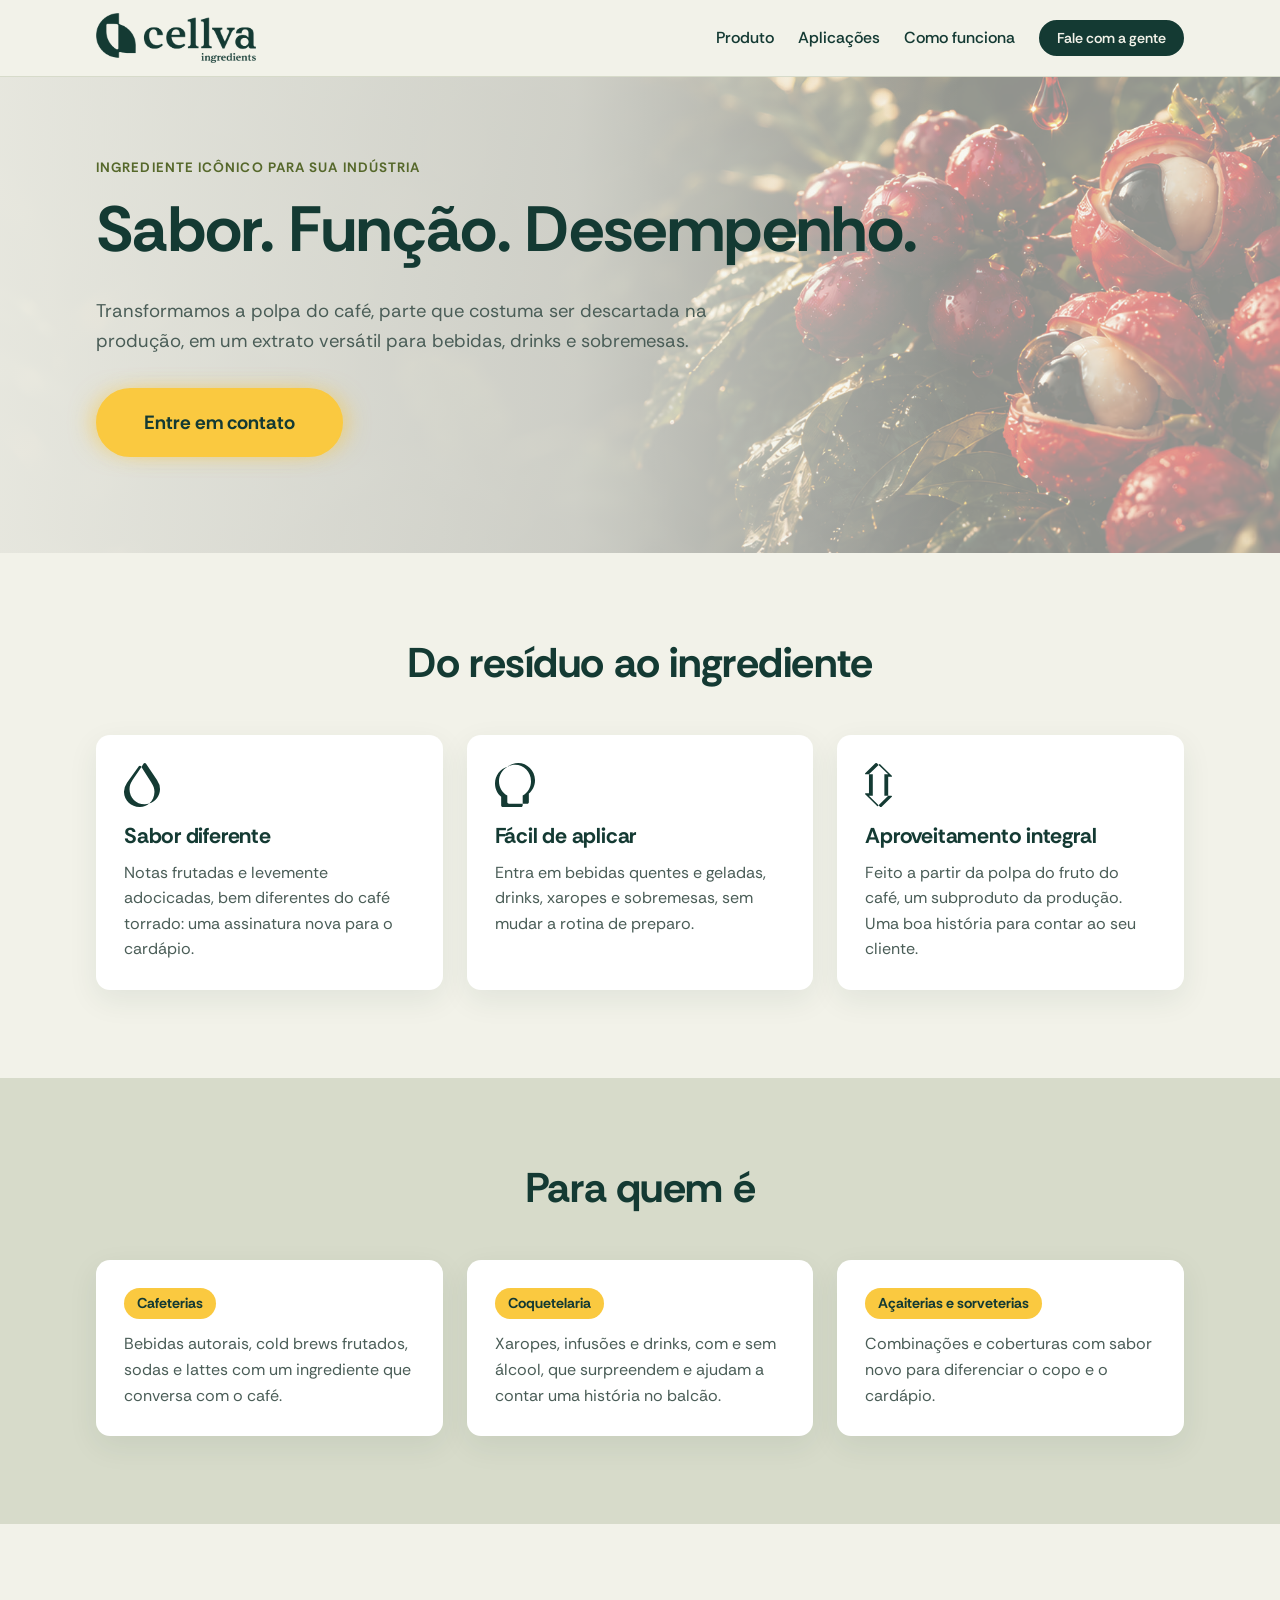
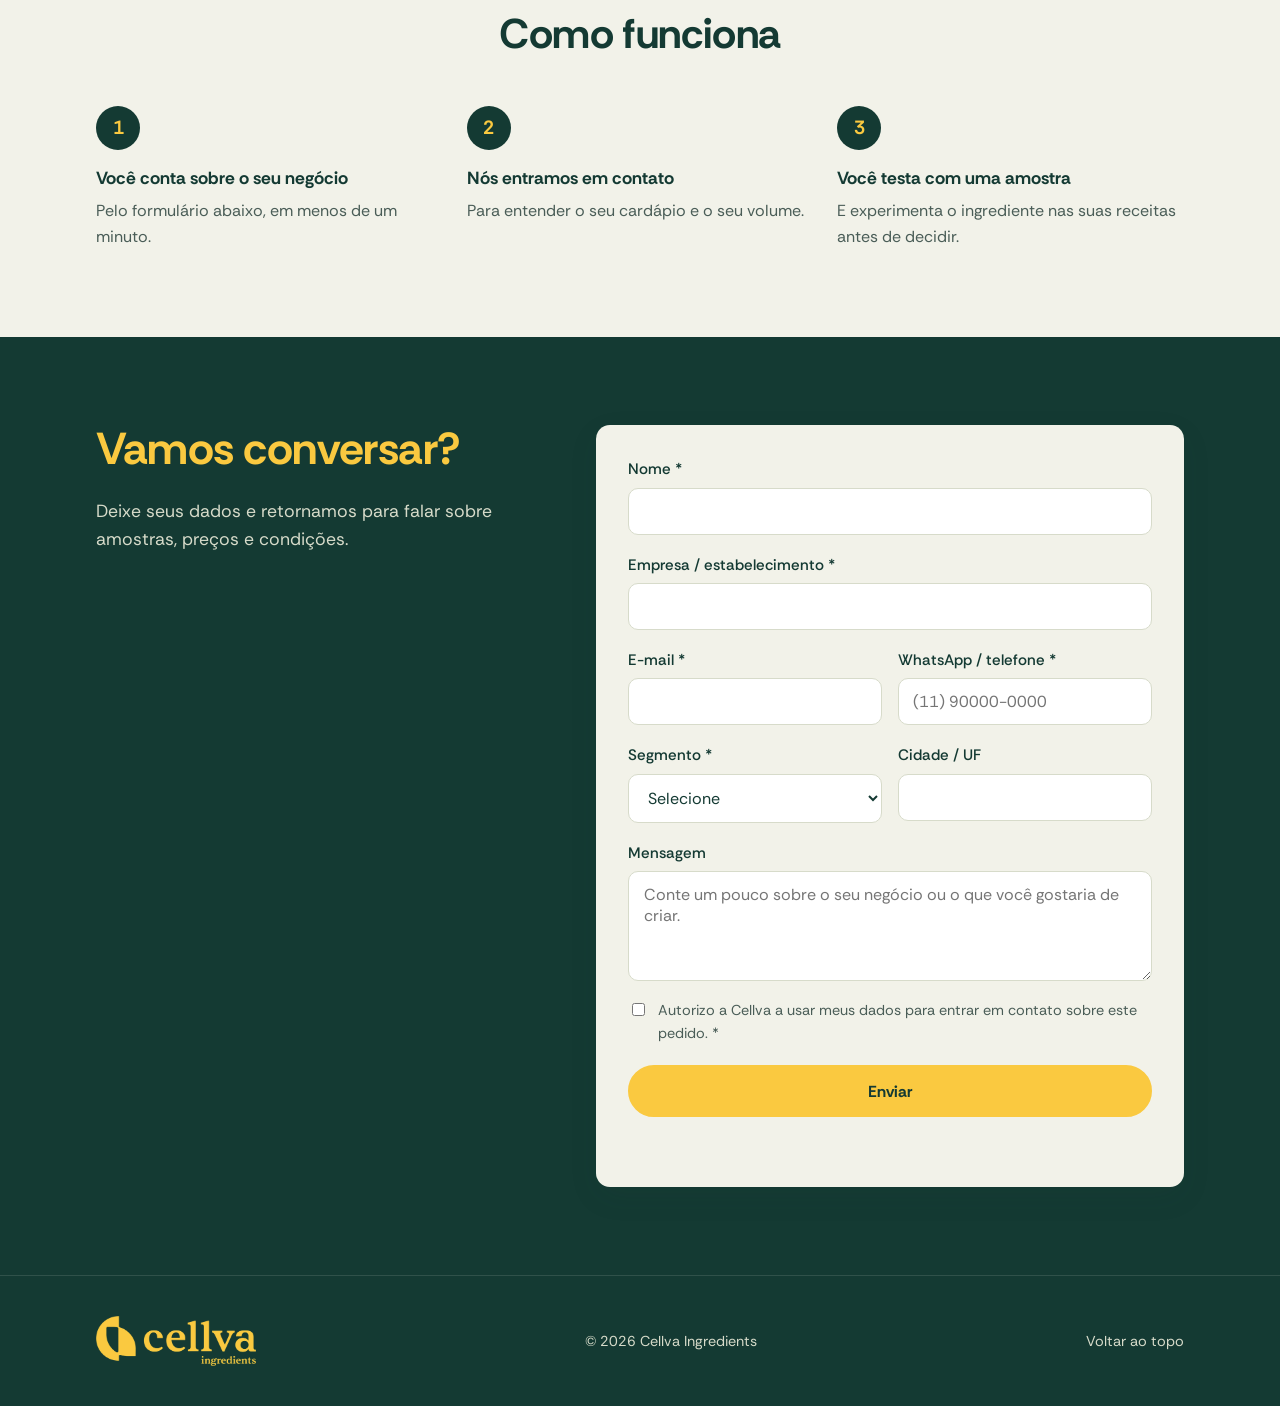
==== frontend/index.html @ 5086972c "Landing page com formulário de contato - Página estática (frontend/) com a identidade visual da Cell" ====
<!doctype html>
<html lang="pt-BR">
<head>
  <meta charset="utf-8">
  <meta name="viewport" content="width=device-width, initial-scale=1">
  <title>Cellva Ingredients | Extrato de polpa de café</title>
  <meta name="description" content="Extrato de polpa de café da Cellva: ingrediente para cafeterias, coquetelaria e açaiterias. Solicite amostras e condições comerciais.">
  <meta name="theme-color" content="#143a33">
  <link rel="icon" type="image/png" href="assets/img/favicon.png">
  <link rel="preconnect" href="https://fonts.googleapis.com">
  <link rel="preconnect" href="https://fonts.gstatic.com" crossorigin>
  <link href="https://fonts.googleapis.com/css2?family=Rethink+Sans:wght@400;500;600;700;800&display=swap" rel="stylesheet">
  <link rel="stylesheet" href="assets/css/style.css">
</head>
<body>
  <header class="site-header">
    <div class="container header-inner">
      <a href="#topo" class="logo">
        <img src="assets/img/logo-cellva.png" alt="Cellva Ingredients" width="160" height="50">
      </a>
      <nav class="nav" aria-label="Principal">
        <a href="#produto">Produto</a>
        <a href="#aplicacoes">Aplicações</a>
        <a href="#como-funciona">Como funciona</a>
        <a href="#contato" class="btn btn-small">Fale com a gente</a>
      </nav>
    </div>
  </header>

  <main id="topo">
    <!-- Hero -->
    <section class="hero">
      <div class="container hero-inner">
        <div class="hero-text">
          <p class="eyebrow">Ingrediente icônico para sua indústria </p>
          <h1>Sabor. Função. Desempenho.</h1>

          <p class="lead">
            Transformamos a polpa do café, parte que costuma ser descartada na produção,
            em um extrato versátil para bebidas, drinks e sobremesas.
          </p>
          <div class="hero-actions">
            <a href="#contato" class="btn btn-amarelo btn-brilho">Entre em contato</a>
          </div>
        </div>
      </div>
    </section>

    <!-- Produto -->
    <section id="produto" class="section">
      <div class="container">
        <h2 class="section-title">Do resíduo ao ingrediente</h2>
        <div class="cards">
          <article class="card">
            <img src="assets/img/icones/gota.svg" alt="" class="card-icon">
            <h3>Sabor diferente</h3>
            <p>Notas frutadas e levemente adocicadas, bem diferentes do café torrado: uma assinatura nova para o cardápio.</p>
          </article>
          <article class="card">
            <img src="assets/img/icones/ideia.svg" alt="" class="card-icon">
            <h3>Fácil de aplicar</h3>
            <p>Entra em bebidas quentes e geladas, drinks, xaropes e sobremesas, sem mudar a rotina de preparo.</p>
          </article>
          <article class="card">
            <img src="assets/img/icones/transformacao.svg" alt="" class="card-icon">
            <h3>Aproveitamento integral</h3>
            <p>Feito a partir da polpa do fruto do café, um subproduto da produção. Uma boa história para contar ao seu cliente.</p>
          </article>
        </div>
      </div>
    </section>

    <!-- Aplicações -->
    <section id="aplicacoes" class="section section-alt">
      <div class="container">
        <h2 class="section-title">Para quem é</h2>
        <div class="segments">
          <article class="segment">
            <span class="segment-tag">Cafeterias</span>
            <p>Bebidas autorais, cold brews frutados, sodas e lattes com um ingrediente que conversa com o café.</p>
          </article>
          <article class="segment">
            <span class="segment-tag">Coquetelaria</span>
            <p>Xaropes, infusões e drinks, com e sem álcool, que surpreendem e ajudam a contar uma história no balcão.</p>
          </article>
          <article class="segment">
            <span class="segment-tag">Açaiterias e sorveterias</span>
            <p>Combinações e coberturas com sabor novo para diferenciar o copo e o cardápio.</p>
          </article>
        </div>
      </div>
    </section>

    <!-- Como funciona -->
    <section id="como-funciona" class="section">
      <div class="container">
        <h2 class="section-title">Como funciona</h2>
        <ol class="steps">
          <li><strong>Você conta sobre o seu negócio</strong><span>Pelo formulário abaixo, em menos de um minuto.</span></li>
          <li><strong>Nós entramos em contato</strong><span>Para entender o seu cardápio e o seu volume.</span></li>
          <li><strong>Você testa com uma amostra</strong><span>E experimenta o ingrediente nas suas receitas antes de decidir.</span></li>
        </ol>
      </div>
    </section>

    <!-- Contato -->
    <section id="contato" class="section section-contact">
      <div class="container contact-inner">
        <div class="contact-text">
          <h2>Vamos conversar?</h2>
          <p>Deixe seus dados e retornamos para falar sobre amostras, preços e condições.</p>
        </div>

        <form id="lead-form" class="form" novalidate>
          <div class="field">
            <label for="nome">Nome *</label>
            <input id="nome" name="nome" type="text" autocomplete="name" required maxlength="120">
          </div>
          <div class="field">
            <label for="empresa">Empresa / estabelecimento *</label>
            <input id="empresa" name="empresa" type="text" autocomplete="organization" required maxlength="160">
          </div>
          <div class="field-row">
            <div class="field">
              <label for="email">E-mail *</label>
              <input id="email" name="email" type="email" autocomplete="email" required maxlength="160">
            </div>
            <div class="field">
              <label for="telefone">WhatsApp / telefone *</label>
              <input id="telefone" name="telefone" type="tel" autocomplete="tel" required maxlength="30" placeholder="(11) 90000-0000">
            </div>
          </div>
          <div class="field-row">
            <div class="field">
              <label for="segmento">Segmento *</label>
              <select id="segmento" name="segmento" required>
                <option value="">Selecione</option>
                <option>Cafeteria</option>
                <option>Coquetelaria / bar</option>
                <option>Açaiteria / sorveteria</option>
                <option>Restaurante</option>
                <option>Indústria de alimentos e bebidas</option>
                <option>Distribuidor</option>
                <option>Outro</option>
              </select>
            </div>
            <div class="field">
              <label for="cidade">Cidade / UF</label>
              <input id="cidade" name="cidade" type="text" autocomplete="address-level2" maxlength="80">
            </div>
          </div>
          <div class="field">
            <label for="mensagem">Mensagem</label>
            <textarea id="mensagem" name="mensagem" rows="4" maxlength="2000" placeholder="Conte um pouco sobre o seu negócio ou o que você gostaria de criar."></textarea>
          </div>

          <!-- Anti-spam: campo invisível que pessoas não preenchem -->
          <div class="hp" aria-hidden="true">
            <label for="site">Não preencha</label>
            <input id="site" name="site" type="text" tabindex="-1" autocomplete="off">
          </div>

          <label class="consent">
            <input type="checkbox" name="consentimento" required>
            <span>Autorizo a Cellva a usar meus dados para entrar em contato sobre este pedido. *</span>
          </label>

          <button type="submit" class="btn btn-amarelo btn-full">Enviar</button>
          <p class="form-status" role="status" aria-live="polite"></p>
        </form>
      </div>
    </section>
  </main>

  <footer class="site-footer">
    <div class="container footer-inner">
      <img src="assets/img/logo-cellva-amarelo.png" alt="Cellva Ingredients" width="160" height="50" class="footer-logo">
      <span>© <span id="ano"></span> Cellva Ingredients</span>
      <a href="#topo">Voltar ao topo</a>
    </div>
  </footer>

  <script src="assets/js/main.js"></script>
</body>
</html>
---- frontend/assets/css/style.css ----
/* Identidade visual Cellva (Brandcenter Frontify) */

/* Pastiche Grotesk (fonte de títulos da marca) é licenciada.
   Coloque os arquivos .woff2 em assets/fonts/ para ativá-la; até lá, os títulos usam Rethink Sans. */
@font-face {
  font-family: "Pastiche Grotesk";
  src: url("../fonts/PasticheGrotesk-Bold.woff2") format("woff2");
  font-weight: 700;
  font-display: swap;
}
@font-face {
  font-family: "Pastiche Grotesk";
  src: url("../fonts/PasticheGrotesk-Medium.woff2") format("woff2");
  font-weight: 500;
  font-display: swap;
}

:root {
  /* Cores principais */
  --verde: #143a33;
  --amarelo: #fac940;
  /* Cores secundárias (base neutra) */
  --offwhite: #f2f2e9;
  --cinza-claro: #d7dbca;
  /* Cores terciárias */
  --marrom: #a86727;
  --musgo: #56682b;
  --azul-claro: #227773;

  --text: var(--verde);
  --muted: #4a5d57;
  --white: #ffffff;
  --error: #b3261e;
  --success: var(--musgo);
  --radius: 14px;
  --shadow: 0 10px 30px rgba(20, 58, 51, 0.08);
  --font-title: "Pastiche Grotesk", "Rethink Sans", system-ui, sans-serif;
  --font-body: "Rethink Sans", system-ui, -apple-system, sans-serif;
}

*, *::before, *::after { box-sizing: border-box; }

html { scroll-behavior: smooth; }

body {
  margin: 0;
  font-family: var(--font-body);
  font-size: 1rem;
  line-height: 1.6;
  color: var(--text);
  background: var(--offwhite);
}

img { max-width: 100%; display: block; }

a { color: inherit; }

h1, h2, h3 {
  font-family: var(--font-title);
  font-weight: 700;
  line-height: 1.1;
  letter-spacing: -0.01em;
  margin: 0 0 0.5em;
}

.container {
  width: 100%;
  max-width: 1120px;
  margin: 0 auto;
  padding: 0 16px;
}

/* Botões */
.btn {
  display: inline-block;
  padding: 0.85em 1.5em;
  border: 2px solid var(--verde);
  border-radius: 999px;
  background: var(--verde);
  color: var(--offwhite);
  font: 600 1rem var(--font-body);
  text-decoration: none;
  cursor: pointer;
  transition: background 0.2s, border-color 0.2s, color 0.2s, transform 0.2s;
}
.btn:hover { background: var(--azul-claro); border-color: var(--azul-claro); }
.btn:active { transform: translateY(1px); }
.btn:disabled { opacity: 0.6; cursor: wait; }
.btn-amarelo { background: var(--amarelo); border-color: var(--amarelo); color: var(--verde); font-weight: 700; }
.btn-amarelo:hover { background: #f0bb22; border-color: #f0bb22; }
/* Brilho amarelo suave nas laterais, pulsando devagar */
.btn-brilho {
  padding: 1.05em 2.4em;
  font-size: 1.2rem;
  box-shadow: -10px 0 22px -6px rgba(250, 201, 64, 0.55), 10px 0 22px -6px rgba(250, 201, 64, 0.55);
  animation: brilho 2.8s ease-in-out infinite;
}
.btn-brilho:hover { animation-play-state: paused; }
@keyframes brilho {
  0%, 100% { box-shadow: -10px 0 22px -6px rgba(250, 201, 64, 0.45), 10px 0 22px -6px rgba(250, 201, 64, 0.45); }
  50% { box-shadow: -16px 0 30px -4px rgba(250, 201, 64, 0.8), 16px 0 30px -4px rgba(250, 201, 64, 0.8); }
}
.btn-small { padding: 0.5em 1.1em; font-size: 0.9rem; }
.btn-full { width: 100%; }

/* Header */
.site-header {
  position: sticky;
  top: 0;
  z-index: 10;
  background: rgba(242, 242, 233, 0.94);
  backdrop-filter: blur(8px);
  border-bottom: 1px solid var(--cinza-claro);
}
.header-inner {
  display: flex;
  align-items: center;
  justify-content: space-between;
  gap: 16px;
  min-height: 76px;
}
/* Assinatura: mínimo de 150px de largura (redução máxima da marca) */
.logo img { width: 160px; height: auto; }
.nav { display: flex; align-items: center; gap: 1.5rem; }
.nav a:not(.btn) { text-decoration: none; color: var(--verde); font-weight: 500; }
.nav a:not(.btn):hover { color: var(--azul-claro); }

/* Hero */
.hero { position: relative; padding: 80px 0 96px; overflow: hidden; }
/* Foto de fundo meio transparente atrás do título */
.hero::before {
  content: "";
  position: absolute;
  inset: 0;
  background: url("../img/hero-cafe.jpg") center right / cover no-repeat;
  opacity: 0.5;
  pointer-events: none;
}
/* Clareia o lado do texto para manter a leitura */
.hero::after {
  content: "";
  position: absolute;
  inset: 0;
  background: linear-gradient(90deg, rgba(242, 242, 233, 0.88) 0%, rgba(242, 242, 233, 0.62) 45%, rgba(242, 242, 233, 0) 75%);
  pointer-events: none;
}
.hero-inner { position: relative; z-index: 2; }

.hero-text { max-width: 900px; }
.eyebrow {
  margin: 0 0 1rem;
  color: var(--musgo);
  font-weight: 700;
  text-transform: uppercase;
  letter-spacing: 0.08em;
  font-size: 0.85rem;
}
/* Título sempre em uma linha: o tamanho acompanha a largura da tela */
.hero h1 { font-size: clamp(1.4rem, 6.8vw, 4rem); white-space: nowrap; }
.lead { font-size: 1.15rem; color: var(--muted); max-width: 34em; }
.hero-actions { display: flex; flex-wrap: wrap; gap: 12px; margin-top: 2rem; }

/* Seções */
.section { padding: 88px 0; }
.section-alt { background: var(--cinza-claro); }
.section-title { font-size: clamp(1.9rem, 3.5vw, 2.6rem); text-align: center; margin-bottom: 48px; }

.cards, .segments {
  display: grid;
  grid-template-columns: repeat(3, 1fr);
  gap: 24px;
}
.card, .segment {
  background: var(--white);
  border-radius: var(--radius);
  padding: 28px;
  box-shadow: var(--shadow);
}
.card-icon { height: 44px; width: auto; margin-bottom: 18px; }
.card h3 { font-size: 1.35rem; }
.card p, .segment p { margin: 0; color: var(--muted); }
.segment-tag {
  display: inline-block;
  margin-bottom: 12px;
  padding: 0.3em 0.9em;
  border-radius: 999px;
  background: var(--amarelo);
  color: var(--verde);
  font-weight: 700;
  font-size: 0.9rem;
}

.steps {
  list-style: none;
  counter-reset: step;
  display: grid;
  grid-template-columns: repeat(3, 1fr);
  gap: 24px;
  margin: 0;
  padding: 0;
}
.steps li {
  counter-increment: step;
  display: flex;
  flex-direction: column;
  gap: 6px;
}
.steps li::before {
  content: counter(step);
  display: grid;
  place-items: center;
  width: 44px;
  height: 44px;
  margin-bottom: 8px;
  border-radius: 50%;
  background: var(--verde);
  color: var(--amarelo);
  font: 700 1.2rem var(--font-title);
}
.steps strong { font-size: 1.1rem; }
.steps span { color: var(--muted); }

/* Contato */
.section-contact { background: var(--verde); color: var(--offwhite); }
.contact-inner {
  display: grid;
  grid-template-columns: 1fr 1.3fr;
  gap: 48px;
  align-items: start;
}
.contact-text h2 { font-size: clamp(2rem, 4vw, 2.8rem); color: var(--amarelo); }
.contact-text p { color: var(--cinza-claro); font-size: 1.1rem; }

.form {
  background: var(--offwhite);
  color: var(--text);
  border-radius: var(--radius);
  padding: 32px;
  box-shadow: var(--shadow);
}
.field { display: flex; flex-direction: column; gap: 6px; margin-bottom: 18px; flex: 1; min-width: 0; }
.field-row { display: flex; gap: 16px; }
.field label { font-weight: 500; font-size: 0.95rem; }
.field input, .field select, .field textarea {
  width: 100%;
  padding: 0.75em 0.9em;
  border: 1.5px solid var(--cinza-claro);
  border-radius: 10px;
  background: var(--white);
  color: var(--text);
  font: 1rem var(--font-body);
  transition: border-color 0.2s, box-shadow 0.2s;
}
.field textarea { resize: vertical; }
.field input:focus, .field select:focus, .field textarea:focus {
  outline: none;
  border-color: var(--azul-claro);
  box-shadow: 0 0 0 3px rgba(34, 119, 115, 0.18);
}
.field.invalid input, .field.invalid select { border-color: var(--error); }

.consent {
  display: flex;
  gap: 10px;
  align-items: flex-start;
  margin-bottom: 20px;
  font-size: 0.9rem;
  color: var(--muted);
}
.consent input { margin-top: 0.3em; accent-color: var(--verde); }
.consent.invalid span { color: var(--error); }


.hp { position: absolute; left: -9999px; width: 1px; height: 1px; overflow: hidden; }

.form-status { margin: 14px 0 0; min-height: 1.5em; font-weight: 500; }
.form-status.success { color: var(--success); }
.form-status.error { color: var(--error); }

/* Footer */
.site-footer {
  padding: 40px 0;
  background: var(--verde);
  border-top: 1px solid rgba(242, 242, 233, 0.12);
  color: var(--cinza-claro);
  font-size: 0.9rem;
}
.footer-inner { display: flex; align-items: center; justify-content: space-between; gap: 16px 24px; flex-wrap: wrap; }
.footer-logo { width: 160px; height: auto; }
.site-footer a { text-decoration: none; }
.site-footer a:hover { color: var(--amarelo); }

/* Responsivo */
@media (max-width: 900px) {
  .contact-inner { grid-template-columns: 1fr; }
  .cards, .segments, .steps { grid-template-columns: 1fr; }
}

@media (max-width: 640px) {
  .nav a:not(.btn) { display: none; }
  .hero { padding: 48px 0 64px; }
  .hero::after { background: rgba(242, 242, 233, 0.72); }
  .section { padding: 64px 0; }
  .field-row { flex-direction: column; gap: 0; }
  .form { padding: 22px; }
}

@media (prefers-reduced-motion: reduce) {
  html { scroll-behavior: auto; }
  * { transition: none !important; animation: none !important; }
}
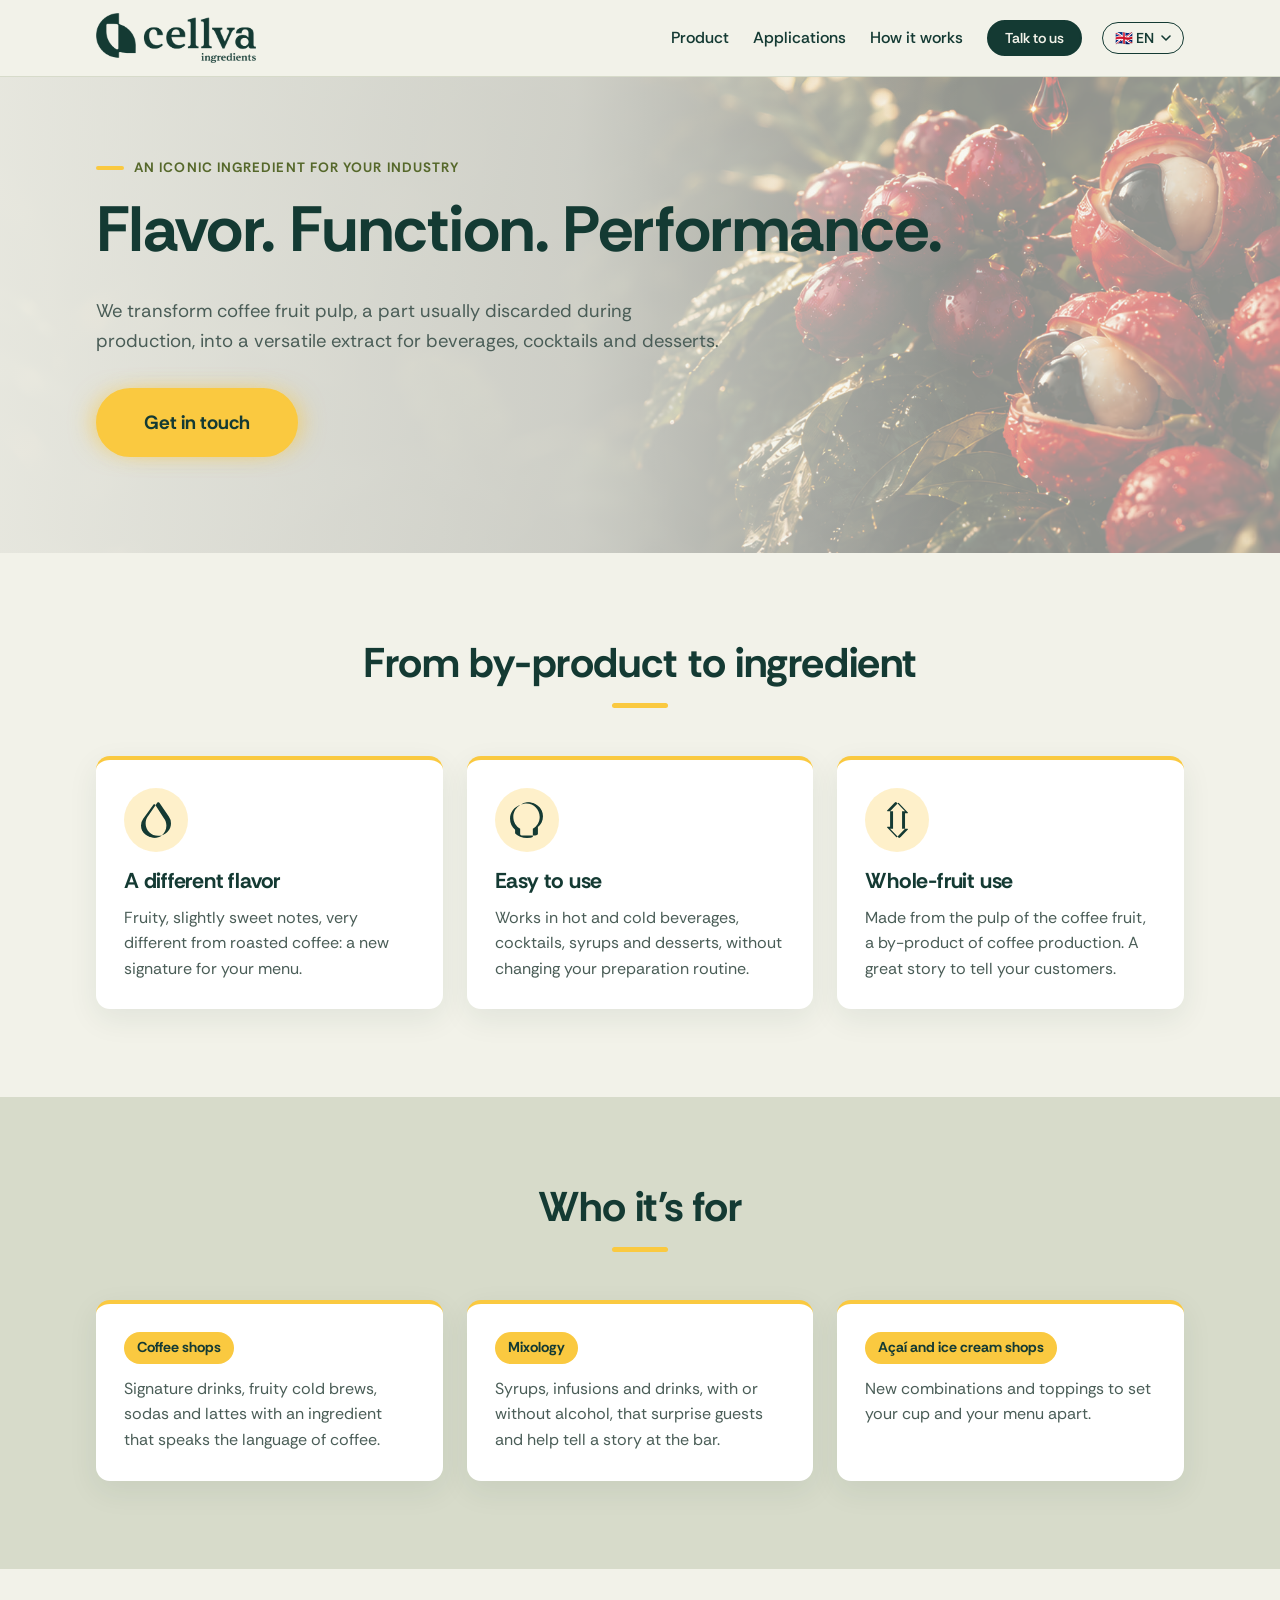
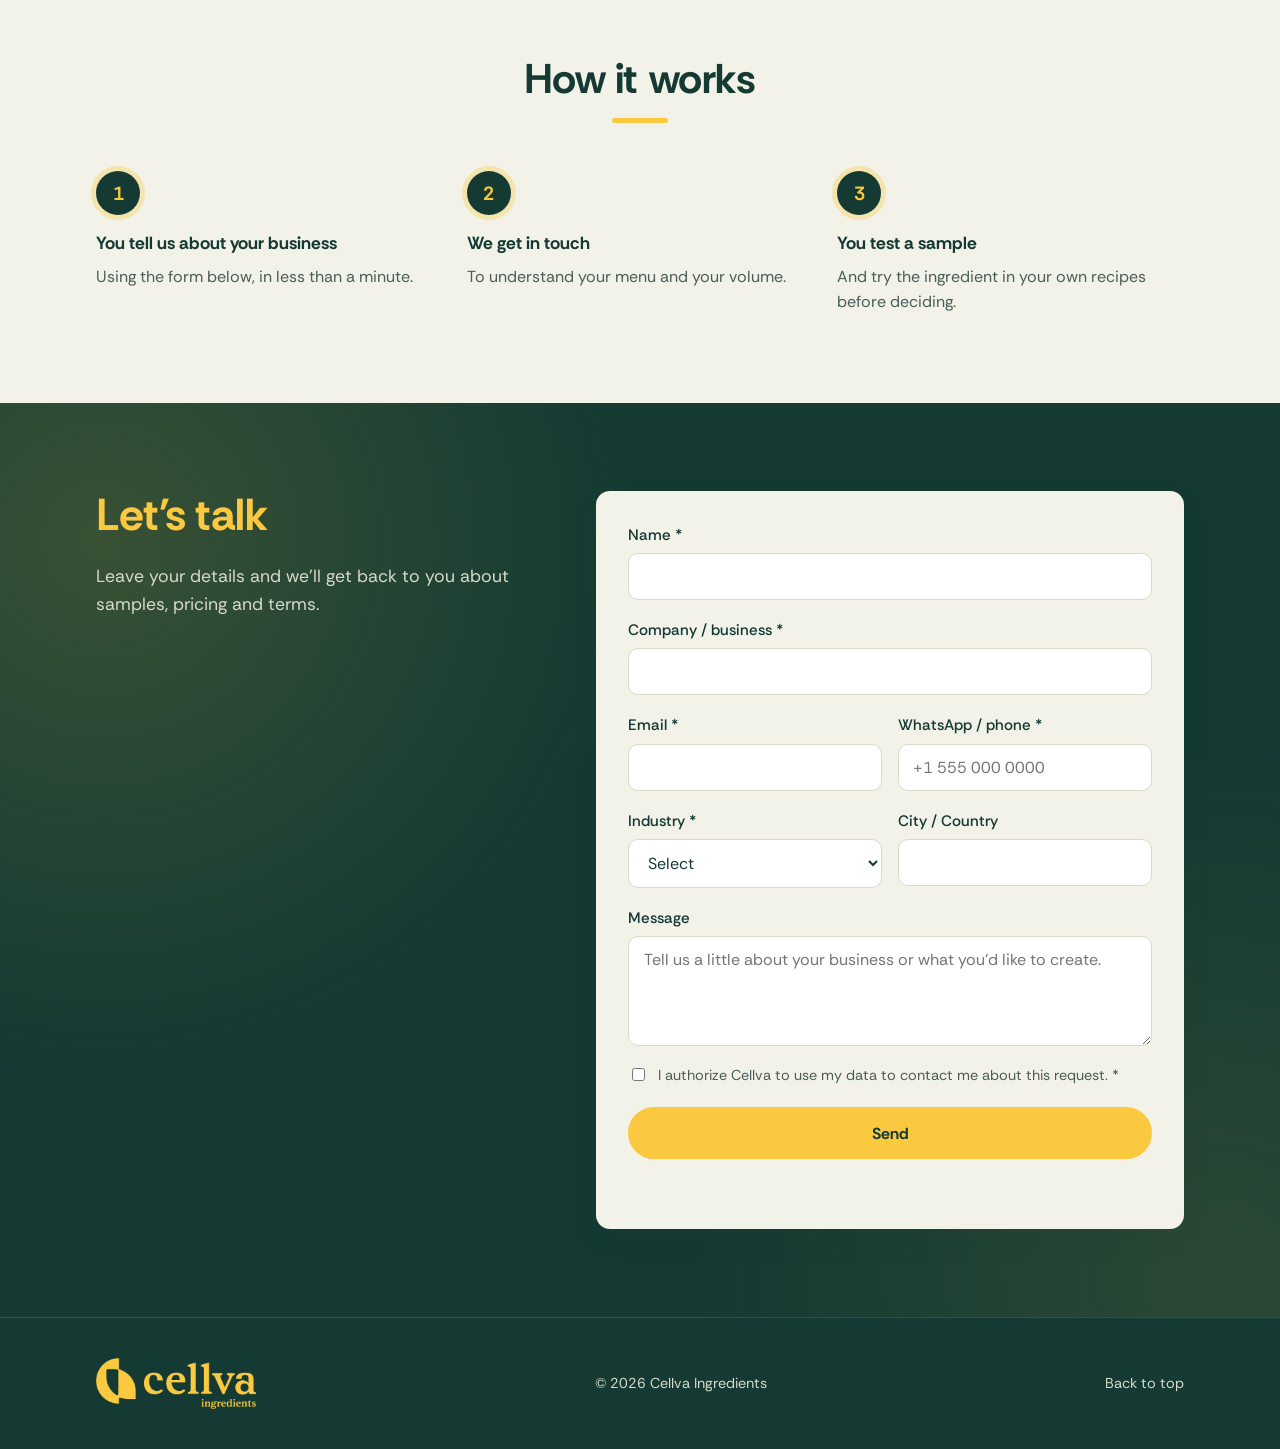
==== commit cef1a80f: "Seletor de idiomas (EN/PT/DE) e destaques em amarelo - Seletor de idioma no canto superior direito; " ====
--- a/frontend/index.html
+++ b/frontend/index.html
@@ -1,10 +1,10 @@
 <!doctype html>
-<html lang="pt-BR">
+<html lang="en">
 <head>
   <meta charset="utf-8">
   <meta name="viewport" content="width=device-width, initial-scale=1">
-  <title>Cellva Ingredients | Extrato de polpa de café</title>
-  <meta name="description" content="Extrato de polpa de café da Cellva: ingrediente para cafeterias, coquetelaria e açaiterias. Solicite amostras e condições comerciais.">
+  <title>Cellva Ingredients | Coffee Fruit Extract</title>
+  <meta name="description" content="Cellva coffee fruit extract: an ingredient for coffee shops, cocktail bars and açaí shops. Request samples and commercial terms.">
   <meta name="theme-color" content="#143a33">
   <link rel="icon" type="image/png" href="assets/img/favicon.png">
   <link rel="preconnect" href="https://fonts.googleapis.com">
@@ -13,17 +13,25 @@
   <link rel="stylesheet" href="assets/css/style.css">
 </head>
 <body>
+  <!-- Textos em inglês (idioma padrão). As traduções ficam em assets/js/i18n.js -->
   <header class="site-header">
     <div class="container header-inner">
       <a href="#topo" class="logo">
         <img src="assets/img/logo-cellva.png" alt="Cellva Ingredients" width="160" height="50">
       </a>
-      <nav class="nav" aria-label="Principal">
-        <a href="#produto">Produto</a>
-        <a href="#aplicacoes">Aplicações</a>
-        <a href="#como-funciona">Como funciona</a>
-        <a href="#contato" class="btn btn-small">Fale com a gente</a>
-      </nav>
+      <div class="header-right">
+        <nav class="nav" aria-label="Main">
+          <a href="#produto" data-i18n="nav.produto">Product</a>
+          <a href="#aplicacoes" data-i18n="nav.aplicacoes">Applications</a>
+          <a href="#como-funciona" data-i18n="nav.como">How it works</a>
+          <a href="#contato" class="btn btn-small" data-i18n="nav.contato">Talk to us</a>
+        </nav>
+        <select id="idioma" class="lang-select" aria-label="Language" data-i18n-aria-label="lang.label">
+          <option value="en">🇬🇧 EN</option>
+          <option value="pt">🇧🇷 PT</option>
+          <option value="de">🇩🇪 DE</option>
+        </select>
+      </div>
     </div>
   </header>
 
@@ -32,15 +40,14 @@
     <section class="hero">
       <div class="container hero-inner">
         <div class="hero-text">
-          <p class="eyebrow">Ingrediente icônico para sua indústria </p>
-          <h1>Sabor. Função. Desempenho.</h1>
+          <p class="eyebrow" data-i18n="hero.eyebrow">An iconic ingredient for your industry</p>
+          <h1 data-i18n="hero.title">Flavor. Function. Performance.</h1>
 
-          <p class="lead">
-            Transformamos a polpa do café, parte que costuma ser descartada na produção,
-            em um extrato versátil para bebidas, drinks e sobremesas.
+          <p class="lead" data-i18n="hero.lead">
+            We transform coffee fruit pulp, a part usually discarded during production, into a versatile extract for beverages, cocktails and desserts.
           </p>
           <div class="hero-actions">
-            <a href="#contato" class="btn btn-amarelo btn-brilho">Entre em contato</a>
+            <a href="#contato" class="btn btn-amarelo btn-brilho" data-i18n="hero.cta">Get in touch</a>
           </div>
         </div>
       </div>
@@ -49,22 +56,22 @@
     <!-- Produto -->
     <section id="produto" class="section">
       <div class="container">
-        <h2 class="section-title">Do resíduo ao ingrediente</h2>
+        <h2 class="section-title" data-i18n="produto.title">From by-product to ingredient</h2>
         <div class="cards">
           <article class="card">
             <img src="assets/img/icones/gota.svg" alt="" class="card-icon">
-            <h3>Sabor diferente</h3>
-            <p>Notas frutadas e levemente adocicadas, bem diferentes do café torrado: uma assinatura nova para o cardápio.</p>
+            <h3 data-i18n="card1.title">A different flavor</h3>
+            <p data-i18n="card1.text">Fruity, slightly sweet notes, very different from roasted coffee: a new signature for your menu.</p>
           </article>
           <article class="card">
             <img src="assets/img/icones/ideia.svg" alt="" class="card-icon">
-            <h3>Fácil de aplicar</h3>
-            <p>Entra em bebidas quentes e geladas, drinks, xaropes e sobremesas, sem mudar a rotina de preparo.</p>
+            <h3 data-i18n="card2.title">Easy to use</h3>
+            <p data-i18n="card2.text">Works in hot and cold beverages, cocktails, syrups and desserts, without changing your preparation routine.</p>
           </article>
           <article class="card">
             <img src="assets/img/icones/transformacao.svg" alt="" class="card-icon">
-            <h3>Aproveitamento integral</h3>
-            <p>Feito a partir da polpa do fruto do café, um subproduto da produção. Uma boa história para contar ao seu cliente.</p>
+            <h3 data-i18n="card3.title">Whole-fruit use</h3>
+            <p data-i18n="card3.text">Made from the pulp of the coffee fruit, a by-product of coffee production. A great story to tell your customers.</p>
           </article>
         </div>
       </div>
@@ -73,19 +80,19 @@
     <!-- Aplicações -->
     <section id="aplicacoes" class="section section-alt">
       <div class="container">
-        <h2 class="section-title">Para quem é</h2>
+        <h2 class="section-title" data-i18n="apps.title">Who it's for</h2>
         <div class="segments">
           <article class="segment">
-            <span class="segment-tag">Cafeterias</span>
-            <p>Bebidas autorais, cold brews frutados, sodas e lattes com um ingrediente que conversa com o café.</p>
+            <span class="segment-tag" data-i18n="seg1.tag">Coffee shops</span>
+            <p data-i18n="seg1.text">Signature drinks, fruity cold brews, sodas and lattes with an ingredient that speaks the language of coffee.</p>
           </article>
           <article class="segment">
-            <span class="segment-tag">Coquetelaria</span>
-            <p>Xaropes, infusões e drinks, com e sem álcool, que surpreendem e ajudam a contar uma história no balcão.</p>
+            <span class="segment-tag" data-i18n="seg2.tag">Mixology</span>
+            <p data-i18n="seg2.text">Syrups, infusions and drinks, with or without alcohol, that surprise guests and help tell a story at the bar.</p>
           </article>
           <article class="segment">
-            <span class="segment-tag">Açaiterias e sorveterias</span>
-            <p>Combinações e coberturas com sabor novo para diferenciar o copo e o cardápio.</p>
+            <span class="segment-tag" data-i18n="seg3.tag">Açaí and ice cream shops</span>
+            <p data-i18n="seg3.text">New combinations and toppings to set your cup and your menu apart.</p>
           </article>
         </div>
       </div>
@@ -94,11 +101,11 @@
     <!-- Como funciona -->
     <section id="como-funciona" class="section">
       <div class="container">
-        <h2 class="section-title">Como funciona</h2>
+        <h2 class="section-title" data-i18n="how.title">How it works</h2>
         <ol class="steps">
-          <li><strong>Você conta sobre o seu negócio</strong><span>Pelo formulário abaixo, em menos de um minuto.</span></li>
-          <li><strong>Nós entramos em contato</strong><span>Para entender o seu cardápio e o seu volume.</span></li>
-          <li><strong>Você testa com uma amostra</strong><span>E experimenta o ingrediente nas suas receitas antes de decidir.</span></li>
+          <li><strong data-i18n="step1.title">You tell us about your business</strong><span data-i18n="step1.text">Using the form below, in less than a minute.</span></li>
+          <li><strong data-i18n="step2.title">We get in touch</strong><span data-i18n="step2.text">To understand your menu and your volume.</span></li>
+          <li><strong data-i18n="step3.title">You test a sample</strong><span data-i18n="step3.text">And try the ingredient in your own recipes before deciding.</span></li>
         </ol>
       </div>
     </section>
@@ -107,51 +114,52 @@
     <section id="contato" class="section section-contact">
       <div class="container contact-inner">
         <div class="contact-text">
-          <h2>Vamos conversar?</h2>
-          <p>Deixe seus dados e retornamos para falar sobre amostras, preços e condições.</p>
+          <h2 data-i18n="contact.title">Let's talk</h2>
+          <p data-i18n="contact.text">Leave your details and we'll get back to you about samples, pricing and terms.</p>
         </div>
 
         <form id="lead-form" class="form" novalidate>
           <div class="field">
-            <label for="nome">Nome *</label>
+            <label for="nome" data-i18n="form.nome">Name *</label>
             <input id="nome" name="nome" type="text" autocomplete="name" required maxlength="120">
           </div>
           <div class="field">
-            <label for="empresa">Empresa / estabelecimento *</label>
+            <label for="empresa" data-i18n="form.empresa">Company / business *</label>
             <input id="empresa" name="empresa" type="text" autocomplete="organization" required maxlength="160">
           </div>
           <div class="field-row">
             <div class="field">
-              <label for="email">E-mail *</label>
+              <label for="email" data-i18n="form.email">Email *</label>
               <input id="email" name="email" type="email" autocomplete="email" required maxlength="160">
             </div>
             <div class="field">
-              <label for="telefone">WhatsApp / telefone *</label>
-              <input id="telefone" name="telefone" type="tel" autocomplete="tel" required maxlength="30" placeholder="(11) 90000-0000">
+              <label for="telefone" data-i18n="form.telefone">WhatsApp / phone *</label>
+              <input id="telefone" name="telefone" type="tel" autocomplete="tel" required maxlength="30" placeholder="+1 555 000 0000" data-i18n-placeholder="form.telefone.ph">
             </div>
           </div>
           <div class="field-row">
             <div class="field">
-              <label for="segmento">Segmento *</label>
+              <label for="segmento" data-i18n="form.segmento">Industry *</label>
+              <!-- Os valores (value) ficam em português para os leads chegarem padronizados no e-mail e na planilha -->
               <select id="segmento" name="segmento" required>
-                <option value="">Selecione</option>
-                <option>Cafeteria</option>
-                <option>Coquetelaria / bar</option>
-                <option>Açaiteria / sorveteria</option>
-                <option>Restaurante</option>
-                <option>Indústria de alimentos e bebidas</option>
-                <option>Distribuidor</option>
-                <option>Outro</option>
+                <option value="" data-i18n="form.seg.selecione">Select</option>
+                <option value="Cafeteria" data-i18n="form.seg.cafeteria">Coffee shop</option>
+                <option value="Coquetelaria / bar" data-i18n="form.seg.bar">Cocktail bar</option>
+                <option value="Açaiteria / sorveteria" data-i18n="form.seg.acai">Açaí / ice cream shop</option>
+                <option value="Restaurante" data-i18n="form.seg.restaurante">Restaurant</option>
+                <option value="Indústria de alimentos e bebidas" data-i18n="form.seg.industria">Food &amp; beverage industry</option>
+                <option value="Distribuidor" data-i18n="form.seg.distribuidor">Distributor</option>
+                <option value="Outro" data-i18n="form.seg.outro">Other</option>
               </select>
             </div>
             <div class="field">
-              <label for="cidade">Cidade / UF</label>
+              <label for="cidade" data-i18n="form.cidade">City / Country</label>
               <input id="cidade" name="cidade" type="text" autocomplete="address-level2" maxlength="80">
             </div>
           </div>
           <div class="field">
-            <label for="mensagem">Mensagem</label>
-            <textarea id="mensagem" name="mensagem" rows="4" maxlength="2000" placeholder="Conte um pouco sobre o seu negócio ou o que você gostaria de criar."></textarea>
+            <label for="mensagem" data-i18n="form.mensagem">Message</label>
+            <textarea id="mensagem" name="mensagem" rows="4" maxlength="2000" placeholder="Tell us a little about your business or what you'd like to create." data-i18n-placeholder="form.mensagem.ph"></textarea>
           </div>
 
           <!-- Anti-spam: campo invisível que pessoas não preenchem -->
@@ -162,10 +170,10 @@
 
           <label class="consent">
             <input type="checkbox" name="consentimento" required>
-            <span>Autorizo a Cellva a usar meus dados para entrar em contato sobre este pedido. *</span>
+            <span data-i18n="form.consent">I authorize Cellva to use my data to contact me about this request. *</span>
           </label>
 
-          <button type="submit" class="btn btn-amarelo btn-full">Enviar</button>
+          <button type="submit" class="btn btn-amarelo btn-full" data-i18n="form.enviar">Send</button>
           <p class="form-status" role="status" aria-live="polite"></p>
         </form>
       </div>
@@ -176,10 +184,11 @@
     <div class="container footer-inner">
       <img src="assets/img/logo-cellva-amarelo.png" alt="Cellva Ingredients" width="160" height="50" class="footer-logo">
       <span>© <span id="ano"></span> Cellva Ingredients</span>
-      <a href="#topo">Voltar ao topo</a>
+      <a href="#topo" data-i18n="footer.topo">Back to top</a>
     </div>
   </footer>
 
+  <script src="assets/js/i18n.js"></script>
   <script src="assets/js/main.js"></script>
 </body>
 </html>
--- a/frontend/assets/css/style.css
+++ b/frontend/assets/css/style.css
@@ -125,6 +125,23 @@
 .nav a:not(.btn) { text-decoration: none; color: var(--verde); font-weight: 500; }
 .nav a:not(.btn):hover { color: var(--azul-claro); }
 
+/* Seletor de idioma: canto superior direito */
+.header-right { display: flex; align-items: center; gap: 1.25rem; }
+.lang-select {
+  appearance: none;
+  -webkit-appearance: none;
+  padding: 0.45em 2em 0.45em 0.85em;
+  border: 1.5px solid var(--verde);
+  border-radius: 999px;
+  background: var(--offwhite) url("data:image/svg+xml,%3Csvg xmlns='http://www.w3.org/2000/svg' width='10' height='6' viewBox='0 0 10 6'%3E%3Cpath d='M1 1l4 4 4-4' fill='none' stroke='%23143a33' stroke-width='1.6' stroke-linecap='round' stroke-linejoin='round'/%3E%3C/svg%3E") no-repeat right 0.8em center;
+  color: var(--verde);
+  font: 600 0.9rem var(--font-body);
+  cursor: pointer;
+  transition: border-color 0.2s, box-shadow 0.2s;
+}
+.lang-select:hover { border-color: var(--azul-claro); }
+.lang-select:focus-visible { outline: none; border-color: var(--azul-claro); box-shadow: 0 0 0 3px rgba(34, 119, 115, 0.18); }
+
 /* Hero */
 .hero { position: relative; padding: 80px 0 96px; overflow: hidden; }
 /* Foto de fundo meio transparente atrás do título */
@@ -146,7 +163,7 @@
 }
 .hero-inner { position: relative; z-index: 2; }
 
-.hero-text { max-width: 900px; }
+.hero-text { max-width: 960px; }
 .eyebrow {
   margin: 0 0 1rem;
   color: var(--musgo);
@@ -154,9 +171,23 @@
   text-transform: uppercase;
   letter-spacing: 0.08em;
   font-size: 0.85rem;
+  display: flex;
+  align-items: center;
+  gap: 10px;
+}
+/* Detalhes amarelos para guiar o olhar */
+.eyebrow::before {
+  content: "";
+  width: 28px;
+  height: 4px;
+  border-radius: 2px;
+  background: var(--amarelo);
+  flex-shrink: 0;
 }
 /* Título sempre em uma linha: o tamanho acompanha a largura da tela */
-.hero h1 { font-size: clamp(1.4rem, 6.8vw, 4rem); white-space: nowrap; }
+.hero h1 { font-size: clamp(1rem, 6.6vw, 4rem); white-space: nowrap; }
+/* Título em alemão é mais longo: letra um pouco menor para continuar em uma linha */
+html[lang="de"] .hero h1 { font-size: clamp(1rem, 5.9vw, 3.8rem); }
 .lead { font-size: 1.15rem; color: var(--muted); max-width: 34em; }
 .hero-actions { display: flex; flex-wrap: wrap; gap: 12px; margin-top: 2rem; }
 
@@ -164,6 +195,15 @@
 .section { padding: 88px 0; }
 .section-alt { background: var(--cinza-claro); }
 .section-title { font-size: clamp(1.9rem, 3.5vw, 2.6rem); text-align: center; margin-bottom: 48px; }
+.section-title::after {
+  content: "";
+  display: block;
+  width: 56px;
+  height: 5px;
+  margin: 16px auto 0;
+  border-radius: 3px;
+  background: var(--amarelo);
+}
 
 .cards, .segments {
   display: grid;
@@ -175,8 +215,22 @@
   border-radius: var(--radius);
   padding: 28px;
   box-shadow: var(--shadow);
-}
-.card-icon { height: 44px; width: auto; margin-bottom: 18px; }
+  border-top: 4px solid var(--amarelo);
+  transition: transform 0.2s, box-shadow 0.2s;
+}
+.card:hover, .segment:hover {
+  transform: translateY(-4px);
+  box-shadow: 0 14px 34px rgba(20, 58, 51, 0.12), 0 0 0 1px rgba(250, 201, 64, 0.5);
+}
+.card-icon {
+  height: 64px;
+  width: 64px;
+  padding: 14px;
+  margin-bottom: 18px;
+  border-radius: 50%;
+  background: rgba(250, 201, 64, 0.28);
+  object-fit: contain;
+}
 .card h3 { font-size: 1.35rem; }
 .card p, .segment p { margin: 0; color: var(--muted); }
 .segment-tag {
@@ -216,12 +270,19 @@
   background: var(--verde);
   color: var(--amarelo);
   font: 700 1.2rem var(--font-title);
+  box-shadow: 0 0 0 5px rgba(250, 201, 64, 0.35);
 }
 .steps strong { font-size: 1.1rem; }
 .steps span { color: var(--muted); }
 
 /* Contato */
-.section-contact { background: var(--verde); color: var(--offwhite); }
+.section-contact {
+  background:
+    radial-gradient(circle at 8% 15%, rgba(250, 201, 64, 0.16), transparent 38%),
+    radial-gradient(circle at 95% 95%, rgba(250, 201, 64, 0.1), transparent 35%),
+    var(--verde);
+  color: var(--offwhite);
+}
 .contact-inner {
   display: grid;
   grid-template-columns: 1fr 1.3fr;
@@ -298,6 +359,7 @@
 
 @media (max-width: 640px) {
   .nav a:not(.btn) { display: none; }
+  .header-right { gap: 0.75rem; }
   .hero { padding: 48px 0 64px; }
   .hero::after { background: rgba(242, 242, 233, 0.72); }
   .section { padding: 64px 0; }
@@ -309,3 +371,8 @@
   html { scroll-behavior: auto; }
   * { transition: none !important; animation: none !important; }
 }
+
+/* Celular estreito: logo + idioma no cabeçalho; o botão de contato continua logo abaixo, no topo da página */
+@media (max-width: 520px) {
+  .nav { display: none; }
+}
